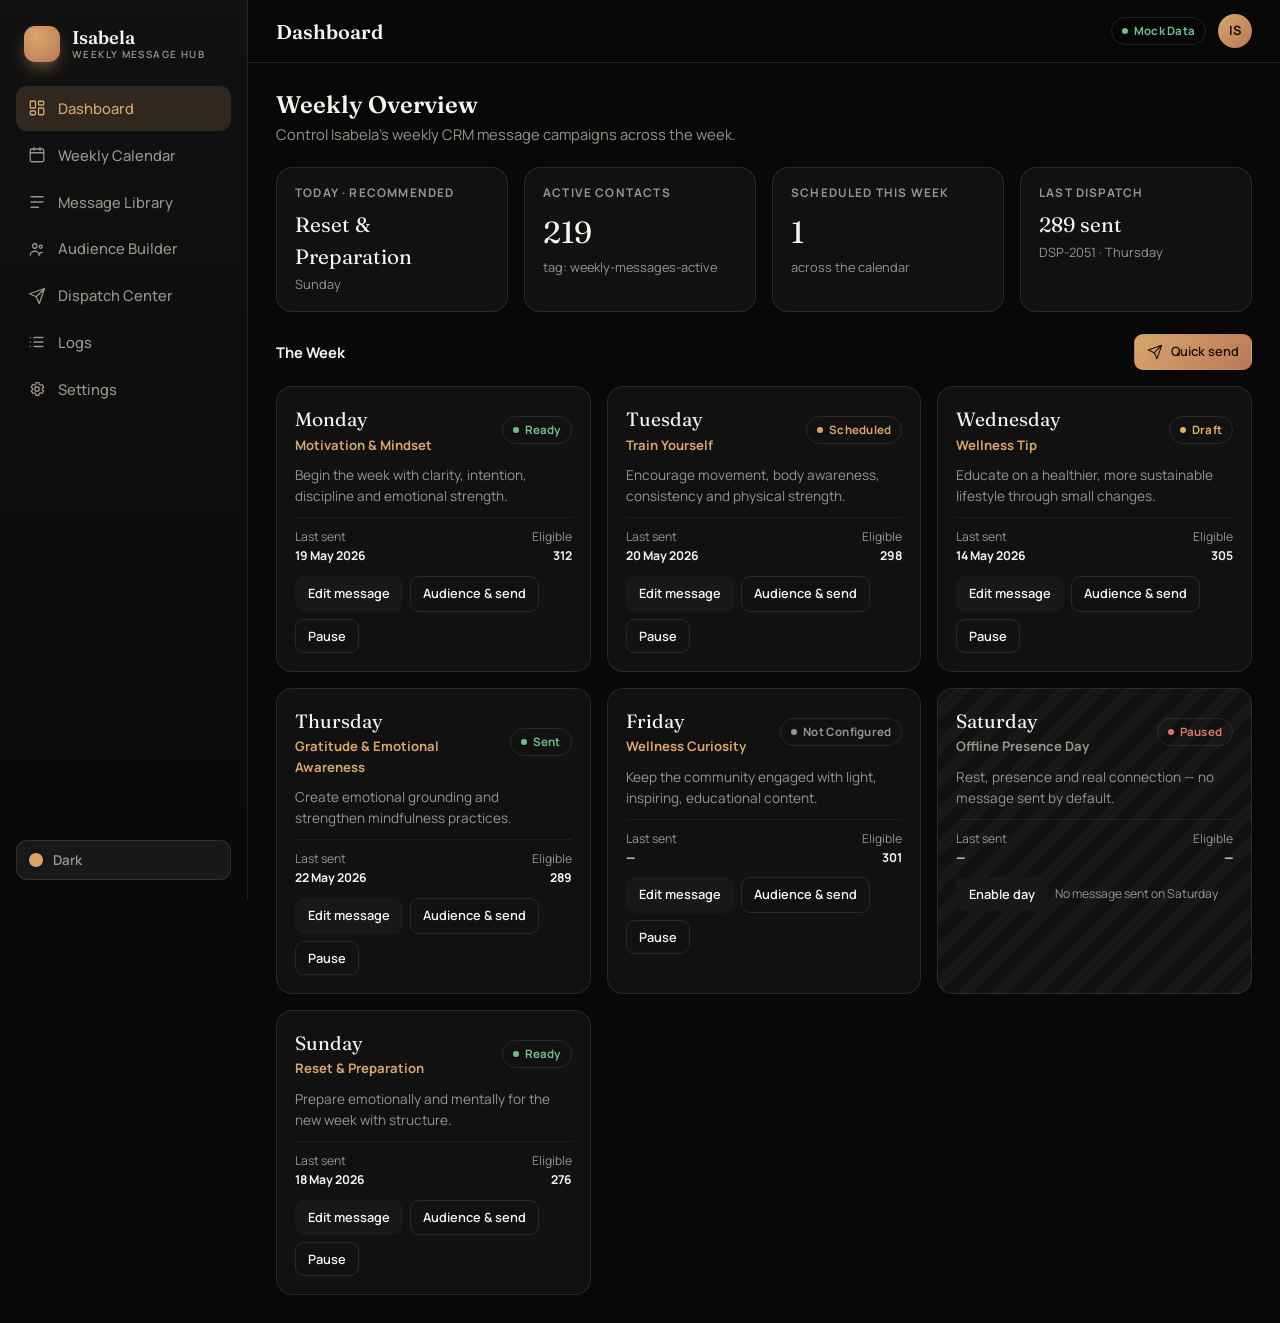
==== hub/index.html @ bc3b4b7d "Add Isabela Weekly Message Hub - internal GHL dispatch dashboard (/hub) Static componentized SPA (no" ====
<!DOCTYPE html>
<html lang="en" data-theme="dark">
<head>
  <meta charset="UTF-8" />
  <meta name="viewport" content="width=device-width, initial-scale=1.0" />
  <meta name="description" content="Isabela Weekly Message Hub — internal CRM dispatch hub for weekly wellness campaigns." />
  <title>Isabela Weekly Message Hub</title>
  <link rel="preconnect" href="https://fonts.googleapis.com" />
  <link rel="preconnect" href="https://fonts.gstatic.com" crossorigin />
  <link href="https://fonts.googleapis.com/css2?family=Fraunces:opsz,wght@9..144,500;9..144,600&family=Manrope:wght@400;500;600;700&display=swap" rel="stylesheet" />
  <link rel="stylesheet" href="styles.css" />
</head>
<body>
  <div class="app">
    <aside class="sidebar" id="sidebar">
      <div class="brand">
        <span class="brand__mark" aria-hidden="true"></span>
        <span class="brand__text">Isabela<small>Weekly Message Hub</small></span>
      </div>
      <nav class="nav" id="nav" aria-label="Sections"></nav>
      <div class="sidebar__foot">
        <button class="theme-toggle" id="themeToggle" type="button" aria-label="Toggle theme">
          <span class="theme-toggle__dot"></span><span id="themeLabel">Dark</span>
        </button>
      </div>
    </aside>

    <div class="main">
      <header class="topbar">
        <button class="menu-btn" id="menuBtn" type="button" aria-label="Menu">☰</button>
        <div class="topbar__title" id="topTitle">Dashboard</div>
        <div class="topbar__right">
          <span class="pill pill--ok" id="connState">Mock data</span>
          <span class="avatar" title="Signed in">IS</span>
        </div>
      </header>
      <main class="screen" id="screen" tabindex="-1"></main>
    </div>
  </div>
  <div id="modalRoot"></div>
  <div id="toastRoot" class="toast-root" aria-live="polite"></div>
  <script type="module" src="app.js"></script>
</body>
</html>
---- hub/styles.css ----
/* ============================================================
   ISABELA WEEKLY MESSAGE HUB — internal dashboard
   ============================================================ */
:root {
  --font: "Manrope", system-ui, sans-serif;
  --display: "Fraunces", Georgia, serif;
  --ease: cubic-bezier(0.22, 1, 0.36, 1);

  --bg: #080808;
  --card: #111111;
  --card-2: #181818;
  --text: #f7f2ec;
  --muted: #9c938a;
  --accent: #d8a66b;
  --accent-2: #b97858;
  --line: rgba(247, 242, 236, 0.10);
  --line-2: rgba(247, 242, 236, 0.06);
  --good: #6fbf8b;
  --warn: #e0b15e;
  --bad: #d77a6b;
  --shadow: 0 24px 60px -32px rgba(0, 0, 0, 0.8);
  --radius: 16px;
}
[data-theme="light"] {
  --bg: #f8f3ed;
  --card: #ffffff;
  --card-2: #f1e9df;
  --text: #211b17;
  --muted: #766b63;
  --accent: #b97858;
  --accent-2: #d8a66b;
  --line: rgba(33, 27, 23, 0.12);
  --line-2: rgba(33, 27, 23, 0.06);
  --shadow: 0 24px 60px -36px rgba(120, 90, 60, 0.4);
}

*, *::before, *::after { box-sizing: border-box; margin: 0; padding: 0; }
html { -webkit-text-size-adjust: 100%; }
body {
  font-family: var(--font);
  background: var(--bg);
  color: var(--text);
  line-height: 1.55;
  -webkit-font-smoothing: antialiased;
  overflow-x: hidden;
}
a { color: inherit; text-decoration: none; }
button, input, select, textarea { font-family: inherit; font-size: inherit; color: inherit; }
ul { list-style: none; }
h1, h2, h3, h4 { line-height: 1.15; font-weight: 600; }

/* ---------- layout ---------- */
.app {
  display: grid;
  grid-template-columns: 248px 1fr;
  min-height: 100%;
}
.sidebar {
  position: sticky;
  top: 0;
  align-self: start;
  height: 100vh;
  display: flex;
  flex-direction: column;
  gap: 8px;
  padding: 20px 16px;
  background: linear-gradient(180deg, var(--card) 0%, var(--bg) 100%);
  border-right: 1px solid var(--line);
}
.main { min-width: 0; display: flex; flex-direction: column; }

.brand { display: flex; align-items: center; gap: 12px; padding: 6px 8px 16px; }
.brand__mark {
  width: 36px; height: 36px; border-radius: 11px; flex: none;
  background: radial-gradient(circle at 35% 30%, var(--accent), var(--accent-2));
  box-shadow: 0 8px 20px -8px var(--accent);
}
.brand__text { font-family: var(--display); font-size: 1.15rem; font-weight: 600; display: flex; flex-direction: column; line-height: 1.1; }
.brand__text small { font-family: var(--font); font-size: 0.62rem; letter-spacing: 0.14em; text-transform: uppercase; color: var(--muted); font-weight: 600; }

.nav { display: flex; flex-direction: column; gap: 2px; }
.nav a {
  display: flex; align-items: center; gap: 12px;
  padding: 11px 12px; border-radius: 11px;
  color: var(--muted); font-weight: 500; font-size: 0.92rem;
  transition: background 0.25s var(--ease), color 0.25s var(--ease);
}
.nav a svg { width: 18px; height: 18px; flex: none; }
.nav a:hover { background: var(--card-2); color: var(--text); }
.nav a.is-active { background: color-mix(in srgb, var(--accent) 16%, transparent); color: var(--accent); }

.sidebar__foot { margin-top: auto; padding-top: 12px; }
.theme-toggle {
  width: 100%; display: flex; align-items: center; gap: 10px;
  padding: 10px 12px; border-radius: 11px;
  border: 1px solid var(--line); background: var(--card-2);
  color: var(--muted); cursor: pointer; font-weight: 600; font-size: 0.85rem;
  transition: border-color 0.25s var(--ease);
}
.theme-toggle:hover { border-color: var(--accent); }
.theme-toggle__dot { width: 14px; height: 14px; border-radius: 50%; background: var(--accent); }

/* ---------- topbar ---------- */
.topbar {
  position: sticky; top: 0; z-index: 20;
  display: flex; align-items: center; gap: 14px;
  padding: 14px clamp(16px, 3vw, 28px);
  background: color-mix(in srgb, var(--bg) 82%, transparent);
  backdrop-filter: blur(14px); -webkit-backdrop-filter: blur(14px);
  border-bottom: 1px solid var(--line);
}
.topbar__title { font-family: var(--display); font-size: 1.25rem; font-weight: 600; }
.topbar__right { margin-left: auto; display: flex; align-items: center; gap: 12px; }
.menu-btn { display: none; background: none; border: none; color: var(--text); font-size: 1.3rem; cursor: pointer; }
.avatar {
  width: 34px; height: 34px; border-radius: 50%; display: grid; place-items: center;
  background: linear-gradient(135deg, var(--accent), var(--accent-2)); color: #1a1206;
  font-weight: 700; font-size: 0.8rem;
}

.screen { padding: clamp(16px, 3vw, 28px); max-width: 1280px; width: 100%; }

/* ---------- generic bits ---------- */
.section-title { font-family: var(--display); font-size: 1.5rem; margin-bottom: 4px; }
.section-sub { color: var(--muted); font-size: 0.92rem; margin-bottom: 22px; max-width: 60ch; }
.grid { display: grid; gap: 16px; }

.card {
  background: var(--card);
  border: 1px solid var(--line);
  border-radius: var(--radius);
  padding: 18px;
}
.card--glass {
  background: color-mix(in srgb, var(--card) 70%, transparent);
  backdrop-filter: blur(16px); -webkit-backdrop-filter: blur(16px);
}

.pill {
  display: inline-flex; align-items: center; gap: 6px;
  padding: 4px 10px; border-radius: 100px;
  font-size: 0.72rem; font-weight: 700; letter-spacing: 0.02em;
  border: 1px solid var(--line);
  text-transform: capitalize;
}
.pill::before { content: ""; width: 6px; height: 6px; border-radius: 50%; background: currentColor; }
.pill--ok { color: var(--good); }
.pill--warn { color: var(--warn); }
.pill--bad { color: var(--bad); }
.pill--muted { color: var(--muted); }
.pill--accent { color: var(--accent); }
/* status mapping */
.st-not-configured { color: var(--muted); }
.st-draft { color: var(--warn); }
.st-ready { color: var(--good); }
.st-scheduled { color: var(--accent); }
.st-sent { color: var(--good); }
.st-paused { color: var(--bad); }
.st-processing { color: var(--accent); }
.st-partially-sent { color: var(--warn); }
.st-failed { color: var(--bad); }
.st-cancelled { color: var(--muted); }

.btn {
  display: inline-flex; align-items: center; justify-content: center; gap: 8px;
  padding: 10px 16px; border-radius: 11px; cursor: pointer;
  border: 1px solid transparent; font-weight: 600; font-size: 0.88rem;
  transition: transform 0.2s var(--ease), background 0.25s var(--ease), border-color 0.25s var(--ease), opacity 0.2s;
}
.btn svg { width: 16px; height: 16px; }
.btn:active { transform: translateY(1px); }
.btn--primary { background: linear-gradient(135deg, var(--accent), var(--accent-2)); color: #1a1206; }
.btn--primary:hover { filter: brightness(1.05); }
.btn--ghost { background: transparent; border-color: var(--line); color: var(--text); }
.btn--ghost:hover { border-color: var(--accent); color: var(--accent); }
.btn--soft { background: var(--card-2); color: var(--text); }
.btn--soft:hover { background: color-mix(in srgb, var(--accent) 16%, var(--card-2)); }
.btn--danger { background: color-mix(in srgb, var(--bad) 18%, transparent); color: var(--bad); border-color: color-mix(in srgb, var(--bad) 40%, transparent); }
.btn--sm { padding: 7px 12px; font-size: 0.8rem; border-radius: 9px; }
.btn--block { width: 100%; }
.btn:disabled { opacity: 0.45; cursor: not-allowed; }

.field { display: flex; flex-direction: column; gap: 6px; margin-bottom: 14px; }
.field label { font-size: 0.78rem; font-weight: 600; color: var(--muted); letter-spacing: 0.02em; }
.input, .select, .textarea {
  width: 100%; padding: 11px 13px; border-radius: 10px;
  background: var(--card-2); border: 1px solid var(--line); color: var(--text);
  transition: border-color 0.2s var(--ease), box-shadow 0.2s var(--ease);
}
.textarea { resize: vertical; min-height: 120px; line-height: 1.5; }
.input:focus, .select:focus, .textarea:focus { outline: none; border-color: var(--accent); box-shadow: 0 0 0 3px color-mix(in srgb, var(--accent) 22%, transparent); }
.select option { background: var(--card); color: var(--text); }

.stat-row { display: grid; grid-template-columns: repeat(auto-fit, minmax(180px, 1fr)); gap: 16px; margin-bottom: 22px; }
.stat { padding: 16px 18px; }
.stat__label { font-size: 0.74rem; text-transform: uppercase; letter-spacing: 0.1em; color: var(--muted); font-weight: 700; }
.stat__value { font-family: var(--display); font-size: 1.9rem; margin-top: 6px; }
.stat__hint { font-size: 0.8rem; color: var(--muted); margin-top: 2px; }

/* ---------- weekly day cards ---------- */
.day-grid { display: grid; grid-template-columns: repeat(auto-fill, minmax(250px, 1fr)); gap: 16px; }
.daycard { position: relative; display: flex; flex-direction: column; gap: 10px; transition: transform 0.3s var(--ease), border-color 0.3s var(--ease); }
.daycard:hover { transform: translateY(-3px); border-color: color-mix(in srgb, var(--accent) 40%, var(--line)); }
.daycard__top { display: flex; align-items: center; justify-content: space-between; }
.daycard__day { font-family: var(--display); font-size: 1.2rem; }
.daycard__theme { color: var(--accent); font-size: 0.82rem; font-weight: 700; }
.daycard__obj { color: var(--muted); font-size: 0.85rem; min-height: 38px; }
.daycard__meta { display: flex; justify-content: space-between; font-size: 0.76rem; color: var(--muted); border-top: 1px solid var(--line-2); padding-top: 10px; }
.daycard__meta b { color: var(--text); font-weight: 700; }
.daycard__actions { display: flex; flex-wrap: wrap; gap: 7px; }
.daycard--offline { background: repeating-linear-gradient(135deg, var(--card) 0 12px, var(--card-2) 12px 24px); }
.daycard--offline .daycard__theme { color: var(--muted); }

/* ---------- tables ---------- */
.table-wrap { overflow-x: auto; border: 1px solid var(--line); border-radius: var(--radius); }
table.tbl { width: 100%; border-collapse: collapse; font-size: 0.84rem; white-space: nowrap; }
.tbl th, .tbl td { padding: 11px 14px; text-align: left; border-bottom: 1px solid var(--line-2); }
.tbl th { color: var(--muted); font-size: 0.72rem; text-transform: uppercase; letter-spacing: 0.08em; background: var(--card-2); position: sticky; top: 0; }
.tbl tbody tr:hover { background: var(--card-2); }
.tbl td.wrap { white-space: normal; min-width: 220px; }

/* ---------- two-column work areas ---------- */
.split { display: grid; grid-template-columns: 1fr 1fr; gap: 16px; align-items: start; }
.split--editor { grid-template-columns: 1.1fr 0.9fr; }
.panel-title { font-weight: 700; font-size: 0.92rem; margin-bottom: 12px; display: flex; align-items: center; justify-content: space-between; gap: 10px; }

/* variable chips */
.var-row { display: flex; flex-wrap: wrap; gap: 6px; margin: 8px 0 14px; }
.var-chip { font-size: 0.72rem; padding: 5px 9px; border-radius: 8px; background: var(--card-2); border: 1px solid var(--line); color: var(--accent); cursor: pointer; font-family: ui-monospace, monospace; }
.var-chip:hover { border-color: var(--accent); }

/* preview bubble */
.preview-phone { background: var(--card-2); border: 1px solid var(--line); border-radius: 18px; padding: 16px; }
.bubble { background: linear-gradient(135deg, color-mix(in srgb, var(--accent) 22%, var(--card)), var(--card)); border: 1px solid var(--line); border-radius: 4px 16px 16px 16px; padding: 13px 15px; font-size: 0.9rem; white-space: pre-wrap; }
.preview-meta { font-size: 0.74rem; color: var(--muted); margin-top: 10px; }

/* audience builder */
.filter-row { display: grid; grid-template-columns: 1fr 1fr auto; gap: 8px; margin-bottom: 8px; align-items: end; }
.audience-count { font-family: var(--display); font-size: 2.4rem; color: var(--accent); }
.checkline { display: flex; align-items: center; gap: 9px; padding: 8px 0; font-size: 0.88rem; }
.checkline input { width: 16px; height: 16px; accent-color: var(--accent); }

/* calendar */
.cal { display: grid; grid-template-columns: repeat(7, 1fr); gap: 10px; }
.cal__day { padding: 12px; min-height: 130px; display: flex; flex-direction: column; gap: 8px; }
.cal__dow { font-size: 0.74rem; text-transform: uppercase; letter-spacing: 0.08em; color: var(--muted); font-weight: 700; }
.cal__chip { font-size: 0.74rem; padding: 6px 8px; border-radius: 8px; background: var(--card-2); border: 1px solid var(--line); }

/* modal */
.modal-overlay { position: fixed; inset: 0; z-index: 100; background: rgba(0,0,0,0.6); backdrop-filter: blur(4px); display: grid; place-items: center; padding: 20px; }
.modal { width: min(520px, 100%); background: var(--card); border: 1px solid var(--line); border-radius: 18px; padding: 24px; box-shadow: var(--shadow); }
.modal h3 { font-family: var(--display); font-size: 1.3rem; margin-bottom: 10px; }
.modal p { color: var(--muted); font-size: 0.92rem; margin-bottom: 18px; }
.modal__actions { display: flex; gap: 10px; justify-content: flex-end; }
.modal__warn { background: color-mix(in srgb, var(--bad) 14%, transparent); border: 1px solid color-mix(in srgb, var(--bad) 35%, transparent); color: var(--bad); border-radius: 10px; padding: 10px 12px; font-size: 0.82rem; margin-bottom: 16px; }

/* toast */
.toast-root { position: fixed; right: 18px; bottom: 18px; z-index: 200; display: flex; flex-direction: column; gap: 10px; }
.toast { background: var(--card); border: 1px solid var(--line); border-left: 3px solid var(--accent); border-radius: 10px; padding: 12px 16px; font-size: 0.86rem; box-shadow: var(--shadow); animation: toastIn 0.3s var(--ease); max-width: 320px; }
.toast--bad { border-left-color: var(--bad); }
@keyframes toastIn { from { opacity: 0; transform: translateY(10px); } }

.muted { color: var(--muted); }
.row { display: flex; align-items: center; gap: 10px; flex-wrap: wrap; }
.between { justify-content: space-between; }
.mt { margin-top: 16px; }
.mb { margin-bottom: 16px; }
.list-item { display: flex; align-items: center; justify-content: space-between; gap: 12px; padding: 13px 16px; border: 1px solid var(--line); border-radius: 12px; margin-bottom: 10px; background: var(--card); }
.list-item:hover { border-color: color-mix(in srgb, var(--accent) 35%, var(--line)); }

/* ---------- responsive (works inside GHL iframe) ---------- */
@media (max-width: 900px) {
  .app { grid-template-columns: 1fr; }
  .sidebar {
    position: fixed; z-index: 60; left: 0; top: 0; bottom: 0; width: 256px; height: 100vh;
    transform: translateX(-100%); transition: transform 0.3s var(--ease);
    box-shadow: var(--shadow);
  }
  .sidebar.is-open { transform: translateX(0); }
  .menu-btn { display: block; }
  .split, .split--editor { grid-template-columns: 1fr; }
}
@media (max-width: 560px) {
  .cal { grid-template-columns: 1fr; }
  .filter-row { grid-template-columns: 1fr; }
}
@media (prefers-reduced-motion: reduce) {
  * { transition: none !important; animation: none !important; }
}
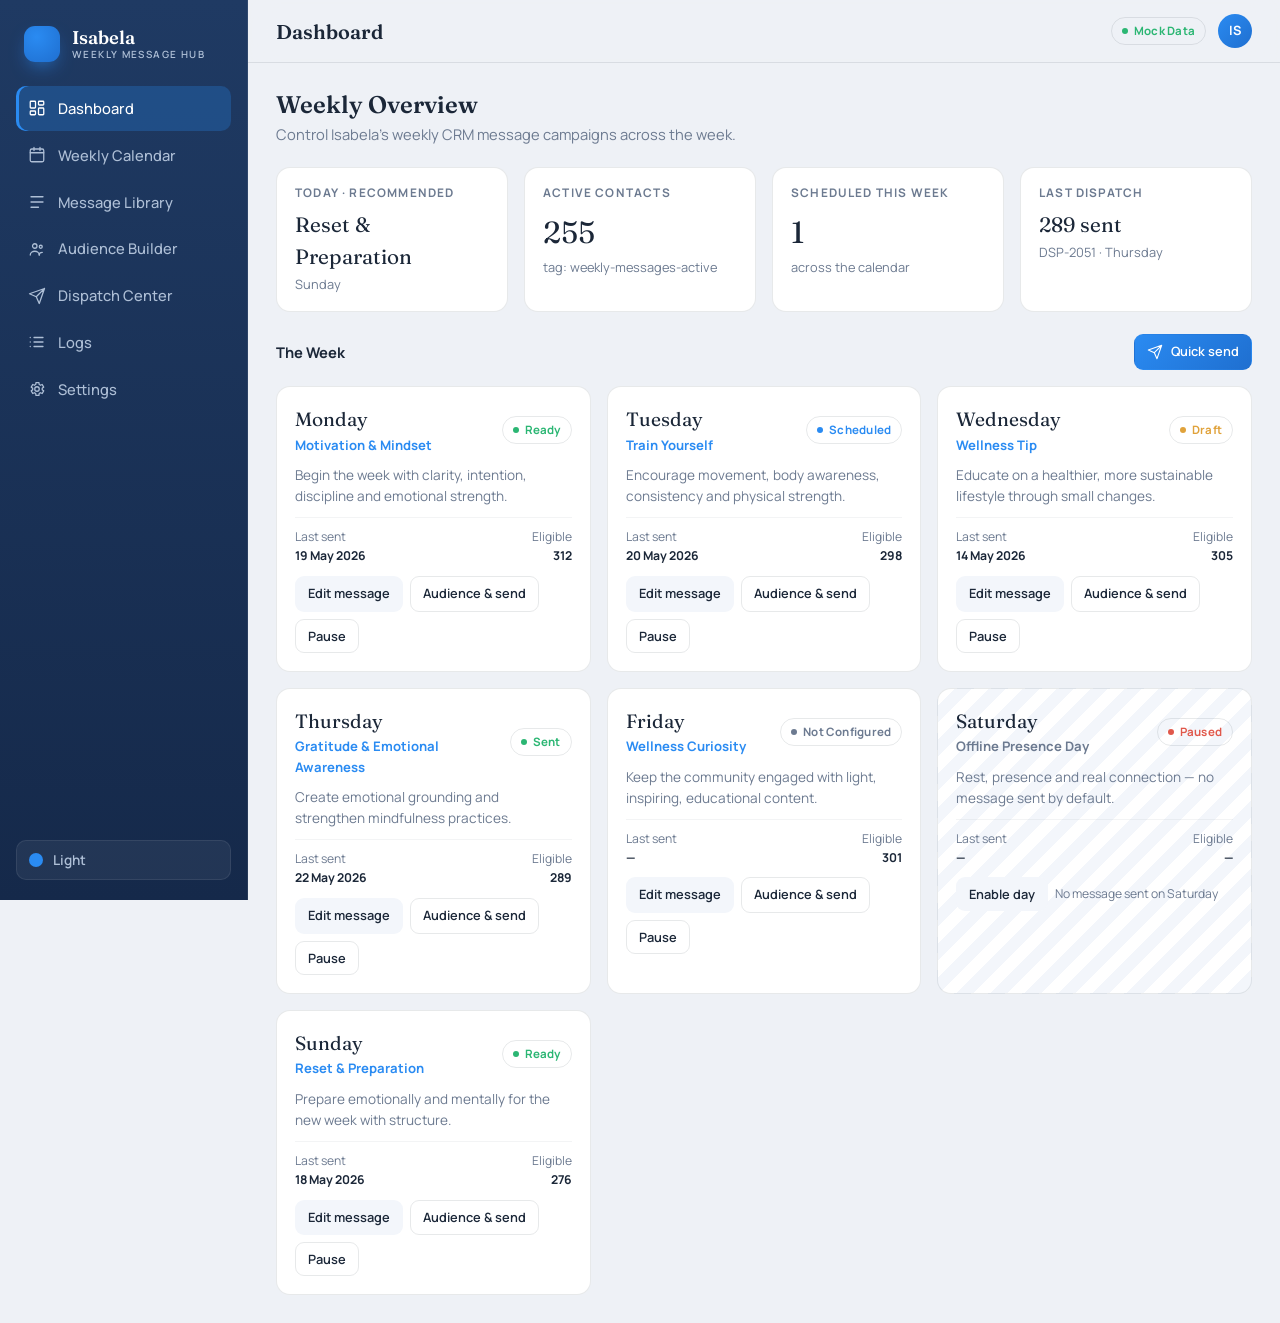
==== commit a27a56ff: "Reskin Hub to GoHighLevel style: white background, blue/navy layout Default theme is now light with " ====
--- a/hub/index.html
+++ b/hub/index.html
@@ -1,5 +1,5 @@
 <!DOCTYPE html>
-<html lang="en" data-theme="dark">
+<html lang="en" data-theme="light">
 <head>
   <meta charset="UTF-8" />
   <meta name="viewport" content="width=device-width, initial-scale=1.0" />
--- a/hub/styles.css
+++ b/hub/styles.css
@@ -1,37 +1,52 @@
 /* ============================================================
    ISABELA WEEKLY MESSAGE HUB — internal dashboard
    ============================================================ */
+/* default theme = GoHighLevel style (white background, blue layout) */
 :root {
   --font: "Manrope", system-ui, sans-serif;
   --display: "Fraunces", Georgia, serif;
   --ease: cubic-bezier(0.22, 1, 0.36, 1);
 
-  --bg: #080808;
-  --card: #111111;
-  --card-2: #181818;
-  --text: #f7f2ec;
-  --muted: #9c938a;
-  --accent: #d8a66b;
-  --accent-2: #b97858;
-  --line: rgba(247, 242, 236, 0.10);
-  --line-2: rgba(247, 242, 236, 0.06);
-  --good: #6fbf8b;
-  --warn: #e0b15e;
-  --bad: #d77a6b;
-  --shadow: 0 24px 60px -32px rgba(0, 0, 0, 0.8);
-  --radius: 16px;
-}
-[data-theme="light"] {
-  --bg: #f8f3ed;
+  --bg: #eef1f6;
   --card: #ffffff;
-  --card-2: #f1e9df;
-  --text: #211b17;
-  --muted: #766b63;
-  --accent: #b97858;
-  --accent-2: #d8a66b;
-  --line: rgba(33, 27, 23, 0.12);
-  --line-2: rgba(33, 27, 23, 0.06);
-  --shadow: 0 24px 60px -36px rgba(120, 90, 60, 0.4);
+  --card-2: #f3f6fb;
+  --text: #1b2738;
+  --muted: #6c7a90;
+  --accent: #2a8bf2;
+  --accent-2: #1f6fd0;
+  --line: rgba(27, 39, 56, 0.10);
+  --line-2: rgba(27, 39, 56, 0.05);
+  --good: #2bb673;
+  --warn: #e0a23b;
+  --bad: #e0584b;
+  --shadow: 0 18px 44px -28px rgba(30, 55, 100, 0.35);
+  --radius: 14px;
+  --on-accent: #ffffff;
+
+  /* blue/navy sidebar like GoHighLevel */
+  --sidebar-bg: linear-gradient(180deg, #1f3a63 0%, #15294a 100%);
+  --sidebar-text: #aebfd6;
+  --sidebar-active-bg: rgba(42, 139, 242, 0.26);
+  --sidebar-active-text: #ffffff;
+  --sidebar-border: rgba(255, 255, 255, 0.08);
+}
+[data-theme="dark"] {
+  --bg: #0e1726;
+  --card: #16223a;
+  --card-2: #1c2b46;
+  --text: #e8eef7;
+  --muted: #93a1b8;
+  --accent: #3a9bff;
+  --accent-2: #2a7fe0;
+  --line: rgba(255, 255, 255, 0.10);
+  --line-2: rgba(255, 255, 255, 0.05);
+  --shadow: 0 24px 60px -32px rgba(0, 0, 0, 0.7);
+  --on-accent: #06101f;
+  --sidebar-bg: linear-gradient(180deg, #13203a 0%, #0b1424 100%);
+  --sidebar-text: #9fb0cc;
+  --sidebar-active-bg: rgba(58, 155, 255, 0.24);
+  --sidebar-active-text: #ffffff;
+  --sidebar-border: rgba(255, 255, 255, 0.07);
 }
 
 *, *::before, *::after { box-sizing: border-box; margin: 0; padding: 0; }
@@ -64,8 +79,8 @@
   flex-direction: column;
   gap: 8px;
   padding: 20px 16px;
-  background: linear-gradient(180deg, var(--card) 0%, var(--bg) 100%);
-  border-right: 1px solid var(--line);
+  background: var(--sidebar-bg);
+  border-right: 1px solid var(--sidebar-border);
 }
 .main { min-width: 0; display: flex; flex-direction: column; }
 
@@ -75,29 +90,29 @@
   background: radial-gradient(circle at 35% 30%, var(--accent), var(--accent-2));
   box-shadow: 0 8px 20px -8px var(--accent);
 }
-.brand__text { font-family: var(--display); font-size: 1.15rem; font-weight: 600; display: flex; flex-direction: column; line-height: 1.1; }
-.brand__text small { font-family: var(--font); font-size: 0.62rem; letter-spacing: 0.14em; text-transform: uppercase; color: var(--muted); font-weight: 600; }
+.brand__text { font-family: var(--display); font-size: 1.15rem; font-weight: 600; display: flex; flex-direction: column; line-height: 1.1; color: #fff; }
+.brand__text small { font-family: var(--font); font-size: 0.62rem; letter-spacing: 0.14em; text-transform: uppercase; color: var(--sidebar-text); font-weight: 600; }
 
 .nav { display: flex; flex-direction: column; gap: 2px; }
 .nav a {
   display: flex; align-items: center; gap: 12px;
-  padding: 11px 12px; border-radius: 11px;
-  color: var(--muted); font-weight: 500; font-size: 0.92rem;
+  padding: 11px 12px; border-radius: 10px;
+  color: var(--sidebar-text); font-weight: 500; font-size: 0.92rem;
   transition: background 0.25s var(--ease), color 0.25s var(--ease);
 }
 .nav a svg { width: 18px; height: 18px; flex: none; }
-.nav a:hover { background: var(--card-2); color: var(--text); }
-.nav a.is-active { background: color-mix(in srgb, var(--accent) 16%, transparent); color: var(--accent); }
+.nav a:hover { background: rgba(255, 255, 255, 0.08); color: #fff; }
+.nav a.is-active { background: var(--sidebar-active-bg); color: var(--sidebar-active-text); box-shadow: inset 3px 0 0 var(--accent); }
 
 .sidebar__foot { margin-top: auto; padding-top: 12px; }
 .theme-toggle {
   width: 100%; display: flex; align-items: center; gap: 10px;
-  padding: 10px 12px; border-radius: 11px;
-  border: 1px solid var(--line); background: var(--card-2);
-  color: var(--muted); cursor: pointer; font-weight: 600; font-size: 0.85rem;
-  transition: border-color 0.25s var(--ease);
-}
-.theme-toggle:hover { border-color: var(--accent); }
+  padding: 10px 12px; border-radius: 10px;
+  border: 1px solid var(--sidebar-border); background: rgba(255, 255, 255, 0.06);
+  color: var(--sidebar-text); cursor: pointer; font-weight: 600; font-size: 0.85rem;
+  transition: border-color 0.25s var(--ease), background 0.25s var(--ease);
+}
+.theme-toggle:hover { border-color: var(--accent); background: rgba(255, 255, 255, 0.1); }
 .theme-toggle__dot { width: 14px; height: 14px; border-radius: 50%; background: var(--accent); }
 
 /* ---------- topbar ---------- */
@@ -114,7 +129,7 @@
 .menu-btn { display: none; background: none; border: none; color: var(--text); font-size: 1.3rem; cursor: pointer; }
 .avatar {
   width: 34px; height: 34px; border-radius: 50%; display: grid; place-items: center;
-  background: linear-gradient(135deg, var(--accent), var(--accent-2)); color: #1a1206;
+  background: linear-gradient(135deg, var(--accent), var(--accent-2)); color: var(--on-accent);
   font-weight: 700; font-size: 0.8rem;
 }
 
@@ -169,7 +184,7 @@
 }
 .btn svg { width: 16px; height: 16px; }
 .btn:active { transform: translateY(1px); }
-.btn--primary { background: linear-gradient(135deg, var(--accent), var(--accent-2)); color: #1a1206; }
+.btn--primary { background: linear-gradient(135deg, var(--accent), var(--accent-2)); color: var(--on-accent); }
 .btn--primary:hover { filter: brightness(1.05); }
 .btn--ghost { background: transparent; border-color: var(--line); color: var(--text); }
 .btn--ghost:hover { border-color: var(--accent); color: var(--accent); }
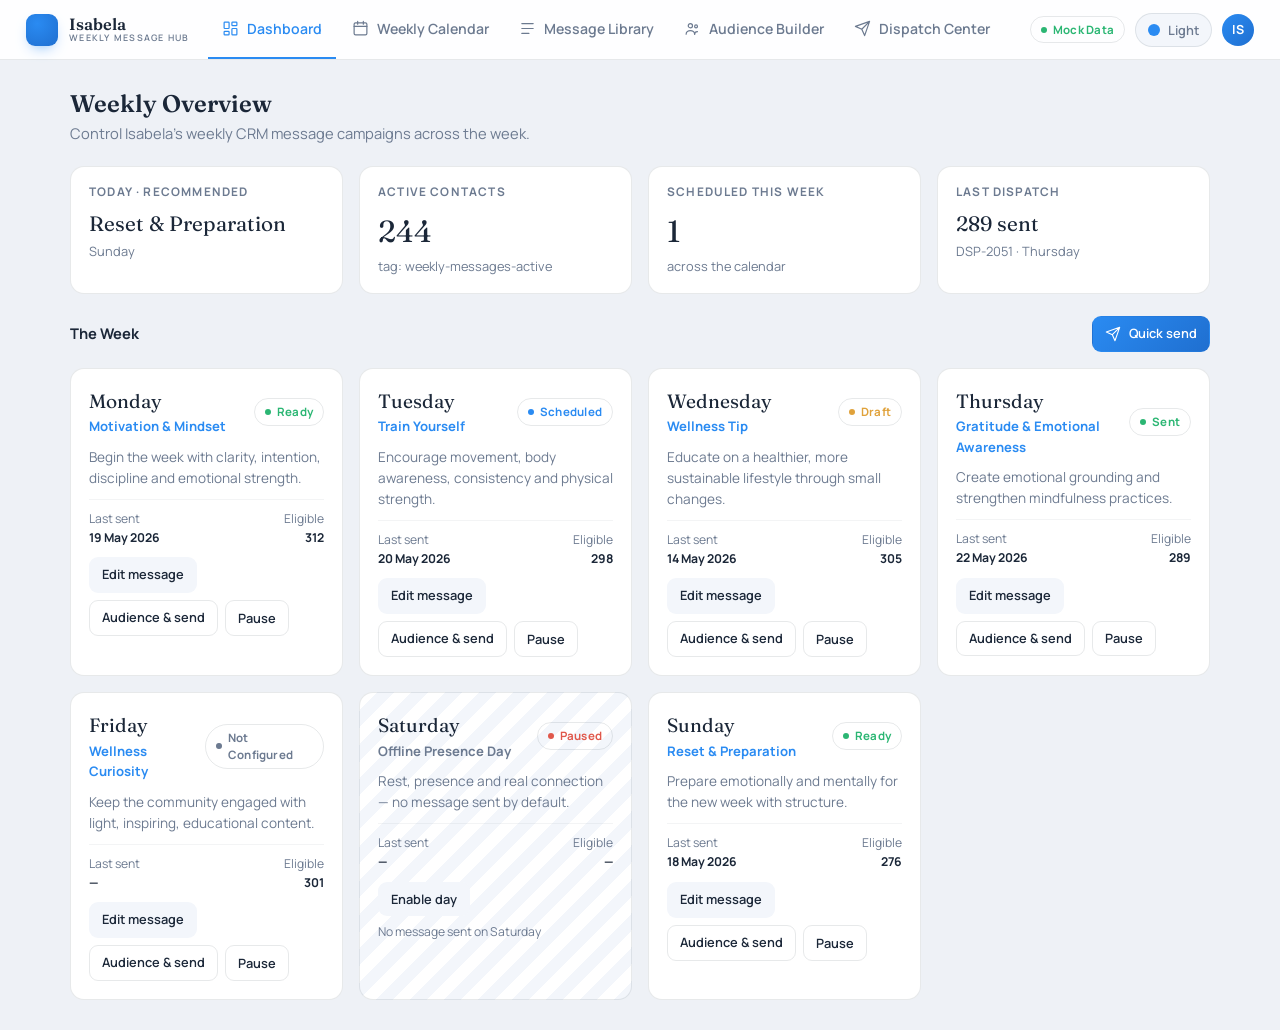
==== commit f65d09b3: "Hub: replace sidebar with a clean top-bar tab navigation Remove the side navigation in favor of a ho" ====
--- a/hub/index.html
+++ b/hub/index.html
@@ -12,30 +12,21 @@
 </head>
 <body>
   <div class="app">
-    <aside class="sidebar" id="sidebar">
-      <div class="brand">
+    <header class="topbar">
+      <a class="brand" href="#/dashboard">
         <span class="brand__mark" aria-hidden="true"></span>
         <span class="brand__text">Isabela<small>Weekly Message Hub</small></span>
+      </a>
+      <nav class="topnav" id="nav" aria-label="Sections"></nav>
+      <div class="topbar__right">
+        <span class="pill pill--ok" id="connState">Mock data</span>
+        <button class="theme-toggle" id="themeToggle" type="button" aria-label="Toggle theme">
+          <span class="theme-toggle__dot"></span><span id="themeLabel">Light</span>
+        </button>
+        <span class="avatar" title="Signed in">IS</span>
       </div>
-      <nav class="nav" id="nav" aria-label="Sections"></nav>
-      <div class="sidebar__foot">
-        <button class="theme-toggle" id="themeToggle" type="button" aria-label="Toggle theme">
-          <span class="theme-toggle__dot"></span><span id="themeLabel">Dark</span>
-        </button>
-      </div>
-    </aside>
-
-    <div class="main">
-      <header class="topbar">
-        <button class="menu-btn" id="menuBtn" type="button" aria-label="Menu">☰</button>
-        <div class="topbar__title" id="topTitle">Dashboard</div>
-        <div class="topbar__right">
-          <span class="pill pill--ok" id="connState">Mock data</span>
-          <span class="avatar" title="Signed in">IS</span>
-        </div>
-      </header>
-      <main class="screen" id="screen" tabindex="-1"></main>
-    </div>
+    </header>
+    <main class="screen" id="screen" tabindex="-1"></main>
   </div>
   <div id="modalRoot"></div>
   <div id="toastRoot" class="toast-root" aria-live="polite"></div>
--- a/hub/styles.css
+++ b/hub/styles.css
@@ -65,75 +65,64 @@
 h1, h2, h3, h4 { line-height: 1.15; font-weight: 600; }
 
 /* ---------- layout ---------- */
-.app {
-  display: grid;
-  grid-template-columns: 248px 1fr;
-  min-height: 100%;
-}
-.sidebar {
-  position: sticky;
-  top: 0;
-  align-self: start;
-  height: 100vh;
-  display: flex;
-  flex-direction: column;
-  gap: 8px;
-  padding: 20px 16px;
-  background: var(--sidebar-bg);
-  border-right: 1px solid var(--sidebar-border);
-}
-.main { min-width: 0; display: flex; flex-direction: column; }
-
-.brand { display: flex; align-items: center; gap: 12px; padding: 6px 8px 16px; }
-.brand__mark {
-  width: 36px; height: 36px; border-radius: 11px; flex: none;
-  background: radial-gradient(circle at 35% 30%, var(--accent), var(--accent-2));
-  box-shadow: 0 8px 20px -8px var(--accent);
-}
-.brand__text { font-family: var(--display); font-size: 1.15rem; font-weight: 600; display: flex; flex-direction: column; line-height: 1.1; color: #fff; }
-.brand__text small { font-family: var(--font); font-size: 0.62rem; letter-spacing: 0.14em; text-transform: uppercase; color: var(--sidebar-text); font-weight: 600; }
-
-.nav { display: flex; flex-direction: column; gap: 2px; }
-.nav a {
-  display: flex; align-items: center; gap: 12px;
-  padding: 11px 12px; border-radius: 10px;
-  color: var(--sidebar-text); font-weight: 500; font-size: 0.92rem;
-  transition: background 0.25s var(--ease), color 0.25s var(--ease);
-}
-.nav a svg { width: 18px; height: 18px; flex: none; }
-.nav a:hover { background: rgba(255, 255, 255, 0.08); color: #fff; }
-.nav a.is-active { background: var(--sidebar-active-bg); color: var(--sidebar-active-text); box-shadow: inset 3px 0 0 var(--accent); }
-
-.sidebar__foot { margin-top: auto; padding-top: 12px; }
-.theme-toggle {
-  width: 100%; display: flex; align-items: center; gap: 10px;
-  padding: 10px 12px; border-radius: 10px;
-  border: 1px solid var(--sidebar-border); background: rgba(255, 255, 255, 0.06);
-  color: var(--sidebar-text); cursor: pointer; font-weight: 600; font-size: 0.85rem;
-  transition: border-color 0.25s var(--ease), background 0.25s var(--ease);
-}
-.theme-toggle:hover { border-color: var(--accent); background: rgba(255, 255, 255, 0.1); }
-.theme-toggle__dot { width: 14px; height: 14px; border-radius: 50%; background: var(--accent); }
-
-/* ---------- topbar ---------- */
+.app { min-height: 100%; display: flex; flex-direction: column; }
+
+/* ---------- top bar (brand + tabs + controls) ---------- */
 .topbar {
-  position: sticky; top: 0; z-index: 20;
-  display: flex; align-items: center; gap: 14px;
-  padding: 14px clamp(16px, 3vw, 28px);
-  background: color-mix(in srgb, var(--bg) 82%, transparent);
+  position: sticky; top: 0; z-index: 30;
+  display: flex; align-items: center; gap: 18px;
+  padding: 0 clamp(14px, 3vw, 26px);
+  height: 60px;
+  background: color-mix(in srgb, var(--card) 92%, transparent);
   backdrop-filter: blur(14px); -webkit-backdrop-filter: blur(14px);
   border-bottom: 1px solid var(--line);
 }
-.topbar__title { font-family: var(--display); font-size: 1.25rem; font-weight: 600; }
-.topbar__right { margin-left: auto; display: flex; align-items: center; gap: 12px; }
-.menu-btn { display: none; background: none; border: none; color: var(--text); font-size: 1.3rem; cursor: pointer; }
+.brand { display: flex; align-items: center; gap: 11px; flex: none; }
+.brand__mark {
+  width: 32px; height: 32px; border-radius: 9px; flex: none;
+  background: radial-gradient(circle at 35% 30%, var(--accent), var(--accent-2));
+  box-shadow: 0 6px 16px -8px var(--accent);
+}
+.brand__text { font-family: var(--display); font-size: 1.02rem; font-weight: 600; display: flex; flex-direction: column; line-height: 1.05; color: var(--text); }
+.brand__text small { font-family: var(--font); font-size: 0.56rem; letter-spacing: 0.14em; text-transform: uppercase; color: var(--muted); font-weight: 600; }
+
+/* horizontal tabs */
+.topnav { display: flex; align-items: stretch; gap: 2px; height: 100%; overflow-x: auto; scrollbar-width: none; }
+.topnav::-webkit-scrollbar { display: none; }
+.topnav a {
+  display: inline-flex; align-items: center; gap: 8px; white-space: nowrap;
+  padding: 0 14px; height: 100%;
+  color: var(--muted); font-weight: 600; font-size: 0.88rem;
+  border-bottom: 2px solid transparent;
+  transition: color 0.2s var(--ease), border-color 0.2s var(--ease), background 0.2s var(--ease);
+}
+.topnav a svg { width: 17px; height: 17px; flex: none; }
+.topnav a:hover { color: var(--text); background: var(--card-2); }
+.topnav a.is-active { color: var(--accent); border-bottom-color: var(--accent); }
+
+.topbar__right { margin-left: auto; display: flex; align-items: center; gap: 10px; flex: none; }
+.theme-toggle {
+  display: inline-flex; align-items: center; gap: 8px;
+  padding: 7px 12px; border-radius: 100px;
+  border: 1px solid var(--line); background: var(--card-2);
+  color: var(--muted); cursor: pointer; font-weight: 600; font-size: 0.8rem;
+  transition: border-color 0.25s var(--ease);
+}
+.theme-toggle:hover { border-color: var(--accent); color: var(--text); }
+.theme-toggle__dot { width: 12px; height: 12px; border-radius: 50%; background: var(--accent); }
 .avatar {
-  width: 34px; height: 34px; border-radius: 50%; display: grid; place-items: center;
+  width: 32px; height: 32px; border-radius: 50%; display: grid; place-items: center;
   background: linear-gradient(135deg, var(--accent), var(--accent-2)); color: var(--on-accent);
-  font-weight: 700; font-size: 0.8rem;
-}
-
-.screen { padding: clamp(16px, 3vw, 28px); max-width: 1280px; width: 100%; }
+  font-weight: 700; font-size: 0.78rem; flex: none;
+}
+
+.screen { padding: clamp(18px, 3vw, 30px); max-width: 1200px; width: 100%; margin: 0 auto; }
+
+@media (max-width: 760px) {
+  .brand__text { display: none; }
+  .topbar { gap: 10px; }
+  .pill#connState { display: none; }
+}
 
 /* ---------- generic bits ---------- */
 .section-title { font-family: var(--display); font-size: 1.5rem; margin-bottom: 4px; }
@@ -285,14 +274,6 @@
 
 /* ---------- responsive (works inside GHL iframe) ---------- */
 @media (max-width: 900px) {
-  .app { grid-template-columns: 1fr; }
-  .sidebar {
-    position: fixed; z-index: 60; left: 0; top: 0; bottom: 0; width: 256px; height: 100vh;
-    transform: translateX(-100%); transition: transform 0.3s var(--ease);
-    box-shadow: var(--shadow);
-  }
-  .sidebar.is-open { transform: translateX(0); }
-  .menu-btn { display: block; }
   .split, .split--editor { grid-template-columns: 1fr; }
 }
 @media (max-width: 560px) {
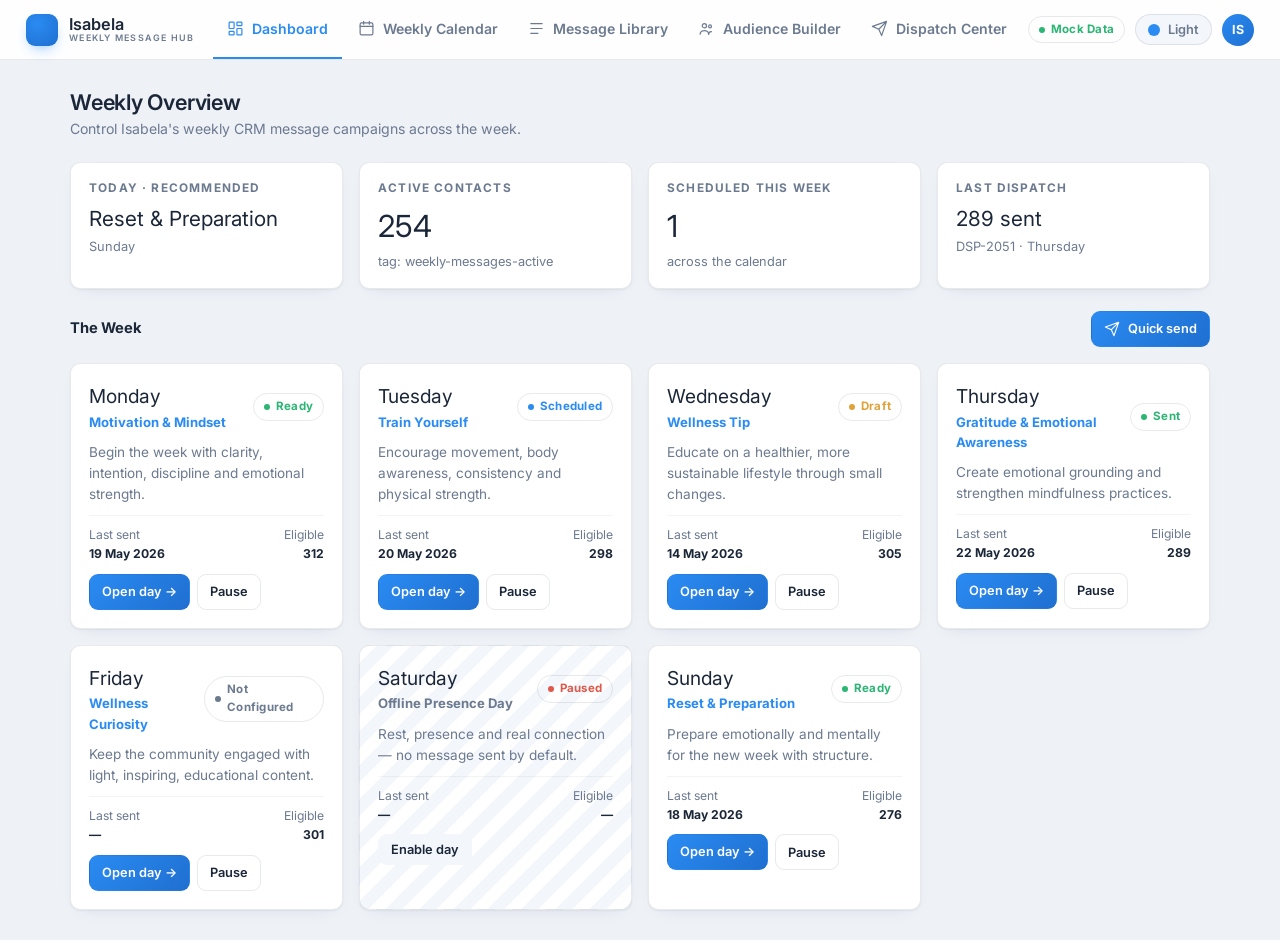
==== commit 8fdbc808: "Hub: lighter, simpler GHL-style UI (Inter font, flat cards, fewer actions) Switch to Inter (GHL-styl" ====
--- a/hub/index.html
+++ b/hub/index.html
@@ -7,7 +7,7 @@
   <title>Isabela Weekly Message Hub</title>
   <link rel="preconnect" href="https://fonts.googleapis.com" />
   <link rel="preconnect" href="https://fonts.gstatic.com" crossorigin />
-  <link href="https://fonts.googleapis.com/css2?family=Fraunces:opsz,wght@9..144,500;9..144,600&family=Manrope:wght@400;500;600;700&display=swap" rel="stylesheet" />
+  <link href="https://fonts.googleapis.com/css2?family=Inter:wght@400;500;600;700&display=swap" rel="stylesheet" />
   <link rel="stylesheet" href="styles.css" />
 </head>
 <body>
--- a/hub/styles.css
+++ b/hub/styles.css
@@ -3,8 +3,8 @@
    ============================================================ */
 /* default theme = GoHighLevel style (white background, blue layout) */
 :root {
-  --font: "Manrope", system-ui, sans-serif;
-  --display: "Fraunces", Georgia, serif;
+  --font: "Inter", system-ui, -apple-system, sans-serif;
+  --display: "Inter", system-ui, sans-serif;
   --ease: cubic-bezier(0.22, 1, 0.36, 1);
 
   --bg: #eef1f6;
@@ -19,8 +19,8 @@
   --good: #2bb673;
   --warn: #e0a23b;
   --bad: #e0584b;
-  --shadow: 0 18px 44px -28px rgba(30, 55, 100, 0.35);
-  --radius: 14px;
+  --shadow: 0 1px 2px rgba(30, 55, 100, 0.06), 0 6px 18px -12px rgba(30, 55, 100, 0.18);
+  --radius: 10px;
   --on-accent: #ffffff;
 
   /* blue/navy sidebar like GoHighLevel */
@@ -125,8 +125,8 @@
 }
 
 /* ---------- generic bits ---------- */
-.section-title { font-family: var(--display); font-size: 1.5rem; margin-bottom: 4px; }
-.section-sub { color: var(--muted); font-size: 0.92rem; margin-bottom: 22px; max-width: 60ch; }
+.section-title { font-family: var(--display); font-size: 1.35rem; font-weight: 600; letter-spacing: -0.01em; margin-bottom: 3px; }
+.section-sub { color: var(--muted); font-size: 0.88rem; margin-bottom: 22px; max-width: 60ch; }
 .grid { display: grid; gap: 16px; }
 
 .card {
@@ -134,6 +134,7 @@
   border: 1px solid var(--line);
   border-radius: var(--radius);
   padding: 18px;
+  box-shadow: var(--shadow);
 }
 .card--glass {
   background: color-mix(in srgb, var(--card) 70%, transparent);
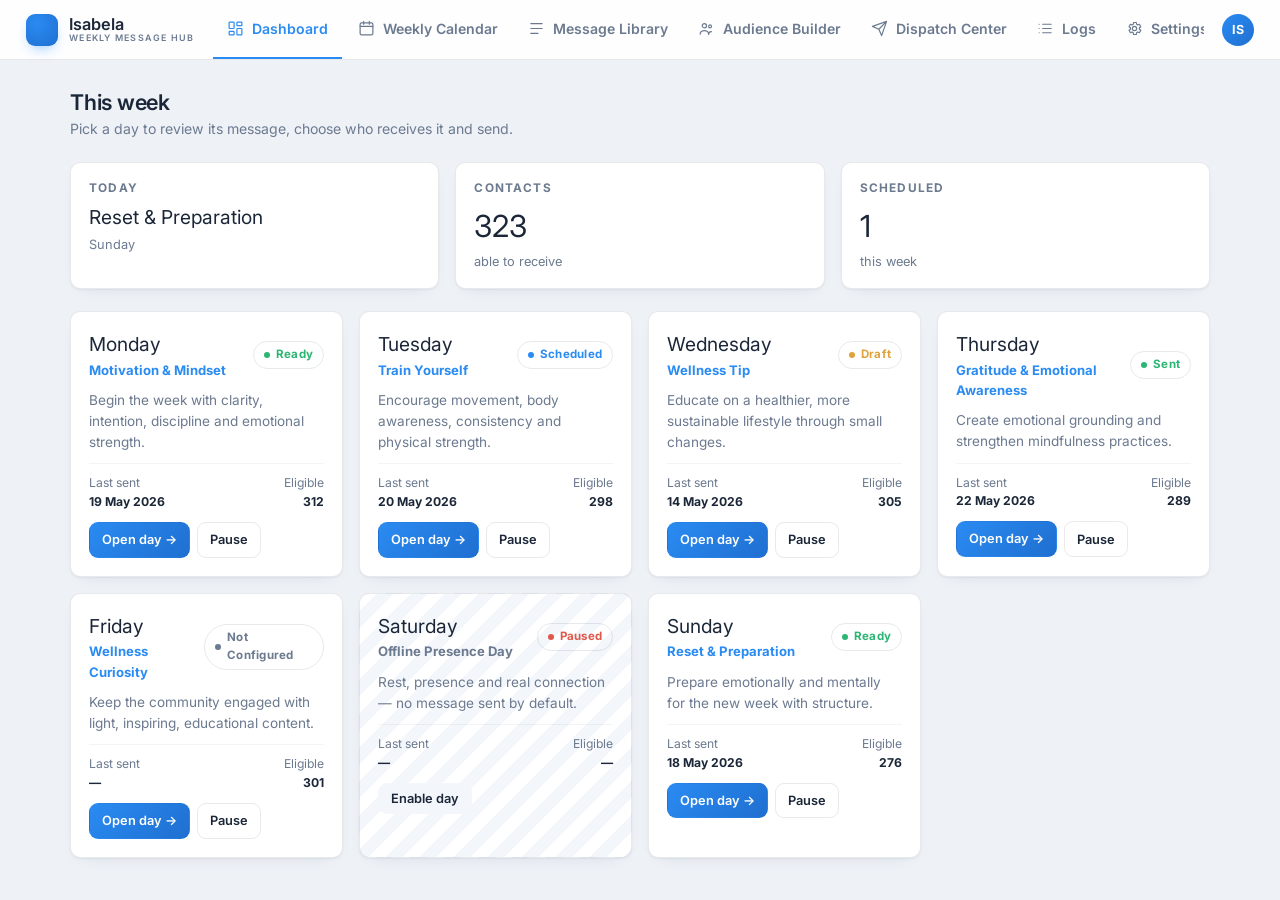
==== commit 5e28fa39: "Hub: remove live badge + dark mode; simpler end-user dashboard Drop the connection-state badge and t" ====
--- a/hub/index.html
+++ b/hub/index.html
@@ -19,10 +19,6 @@
       </a>
       <nav class="topnav" id="nav" aria-label="Sections"></nav>
       <div class="topbar__right">
-        <span class="pill pill--ok" id="connState">Mock data</span>
-        <button class="theme-toggle" id="themeToggle" type="button" aria-label="Toggle theme">
-          <span class="theme-toggle__dot"></span><span id="themeLabel">Light</span>
-        </button>
         <span class="avatar" title="Signed in">IS</span>
       </div>
     </header>
--- a/hub/styles.css
+++ b/hub/styles.css
@@ -31,22 +31,7 @@
   --sidebar-border: rgba(255, 255, 255, 0.08);
 }
 [data-theme="dark"] {
-  --bg: #0e1726;
-  --card: #16223a;
-  --card-2: #1c2b46;
-  --text: #e8eef7;
-  --muted: #93a1b8;
-  --accent: #3a9bff;
-  --accent-2: #2a7fe0;
-  --line: rgba(255, 255, 255, 0.10);
-  --line-2: rgba(255, 255, 255, 0.05);
-  --shadow: 0 24px 60px -32px rgba(0, 0, 0, 0.7);
-  --on-accent: #06101f;
-  --sidebar-bg: linear-gradient(180deg, #13203a 0%, #0b1424 100%);
-  --sidebar-text: #9fb0cc;
-  --sidebar-active-bg: rgba(58, 155, 255, 0.24);
-  --sidebar-active-text: #ffffff;
-  --sidebar-border: rgba(255, 255, 255, 0.07);
+  /* dark mode removed — app is light-only for simplicity */
 }
 
 *, *::before, *::after { box-sizing: border-box; margin: 0; padding: 0; }
@@ -101,15 +86,6 @@
 .topnav a.is-active { color: var(--accent); border-bottom-color: var(--accent); }
 
 .topbar__right { margin-left: auto; display: flex; align-items: center; gap: 10px; flex: none; }
-.theme-toggle {
-  display: inline-flex; align-items: center; gap: 8px;
-  padding: 7px 12px; border-radius: 100px;
-  border: 1px solid var(--line); background: var(--card-2);
-  color: var(--muted); cursor: pointer; font-weight: 600; font-size: 0.8rem;
-  transition: border-color 0.25s var(--ease);
-}
-.theme-toggle:hover { border-color: var(--accent); color: var(--text); }
-.theme-toggle__dot { width: 12px; height: 12px; border-radius: 50%; background: var(--accent); }
 .avatar {
   width: 32px; height: 32px; border-radius: 50%; display: grid; place-items: center;
   background: linear-gradient(135deg, var(--accent), var(--accent-2)); color: var(--on-accent);
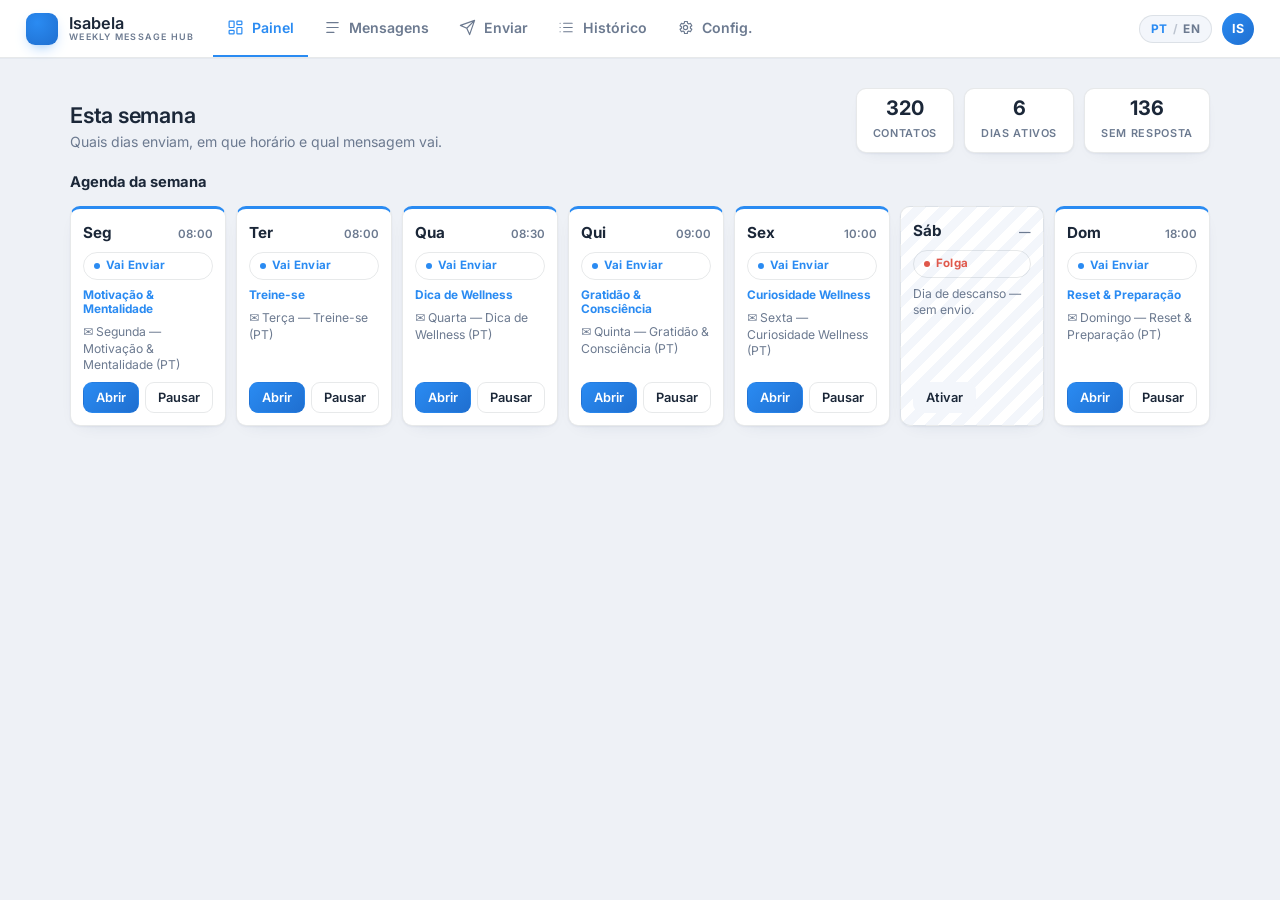
==== commit d85da7f1: "Hub: Portuguese (pt-BR) by default with PT/EN toggle across the UI Add an i18n layer (t() + LANG, pe" ====
--- a/hub/index.html
+++ b/hub/index.html
@@ -19,6 +19,9 @@
       </a>
       <nav class="topnav" id="nav" aria-label="Sections"></nav>
       <div class="topbar__right">
+        <button class="lang-toggle" id="langToggle" type="button" aria-label="Idioma / Language">
+          <span data-l="pt">PT</span><span class="sep">/</span><span data-l="en">EN</span>
+        </button>
         <span class="avatar" title="Signed in">IS</span>
       </div>
     </header>
--- a/hub/styles.css
+++ b/hub/styles.css
@@ -50,17 +50,17 @@
 h1, h2, h3, h4 { line-height: 1.15; font-weight: 600; }
 
 /* ---------- layout ---------- */
-.app { min-height: 100%; display: flex; flex-direction: column; }
-
-/* ---------- top bar (brand + tabs + controls) ---------- */
+.app { min-height: 100%; display: flex; flex-direction: column; padding-top: 58px; }
+
+/* ---------- top bar (fixed) ---------- */
 .topbar {
-  position: sticky; top: 0; z-index: 30;
+  position: fixed; top: 0; left: 0; right: 0; z-index: 40;
   display: flex; align-items: center; gap: 18px;
   padding: 0 clamp(14px, 3vw, 26px);
-  height: 60px;
-  background: color-mix(in srgb, var(--card) 92%, transparent);
-  backdrop-filter: blur(14px); -webkit-backdrop-filter: blur(14px);
+  height: 58px;
+  background: var(--card);
   border-bottom: 1px solid var(--line);
+  box-shadow: 0 1px 0 rgba(30,55,100,0.04);
 }
 .brand { display: flex; align-items: center; gap: 11px; flex: none; }
 .brand__mark {
@@ -86,6 +86,10 @@
 .topnav a.is-active { color: var(--accent); border-bottom-color: var(--accent); }
 
 .topbar__right { margin-left: auto; display: flex; align-items: center; gap: 10px; flex: none; }
+.lang-toggle { display: inline-flex; align-items: center; gap: 5px; padding: 6px 11px; border-radius: 100px; border: 1px solid var(--line); background: var(--card-2); color: var(--muted); cursor: pointer; font-size: 0.74rem; font-weight: 700; letter-spacing: 0.04em; }
+.lang-toggle:hover { border-color: var(--accent); }
+.lang-toggle .sep { opacity: 0.4; }
+.lang-toggle [data-l].on { color: var(--accent); }
 .avatar {
   width: 32px; height: 32px; border-radius: 50%; display: grid; place-items: center;
   background: linear-gradient(135deg, var(--accent), var(--accent-2)); color: var(--on-accent);
@@ -180,6 +184,44 @@
 
 /* ---------- weekly day cards ---------- */
 .day-grid { display: grid; grid-template-columns: repeat(auto-fill, minmax(250px, 1fr)); gap: 16px; }
+
+/* dashboard top */
+.dash-top { display: flex; align-items: flex-end; justify-content: space-between; gap: 16px; flex-wrap: wrap; margin-bottom: 18px; }
+.dash-stats { display: flex; gap: 10px; }
+.ministat { background: var(--card); border: 1px solid var(--line); border-radius: 10px; padding: 8px 16px; text-align: center; box-shadow: var(--shadow); }
+.ministat b { display: block; font-size: 1.25rem; font-weight: 700; line-height: 1.1; }
+.ministat span { font-size: 0.68rem; color: var(--muted); text-transform: uppercase; letter-spacing: 0.06em; font-weight: 600; }
+
+/* weekly schedule map (calendar-like) */
+.sched { display: grid; grid-template-columns: repeat(7, 1fr); gap: 10px; }
+.sched__day { background: var(--card); border: 1px solid var(--line); border-radius: 10px; padding: 12px; display: flex; flex-direction: column; gap: 8px; min-height: 168px; box-shadow: var(--shadow); }
+.sched__day.is-on { border-top: 3px solid var(--accent); }
+.sched__day.is-offline { background: repeating-linear-gradient(135deg, var(--card) 0 9px, var(--card-2) 9px 18px); }
+.sched__head { display: flex; align-items: baseline; justify-content: space-between; }
+.sched__dow { font-weight: 700; font-size: 0.95rem; }
+.sched__time { font-size: 0.72rem; color: var(--muted); font-weight: 600; }
+.sched__theme { font-size: 0.74rem; color: var(--accent); font-weight: 700; line-height: 1.2; }
+.sched__msg { font-size: 0.76rem; color: var(--muted); line-height: 1.35; }
+.sched__foot { display: flex; gap: 6px; margin-top: auto; }
+@media (max-width: 960px) { .sched { grid-template-columns: repeat(3, 1fr); } }
+@media (max-width: 620px) { .sched { grid-template-columns: 1fr; } }
+
+.drip-note { margin-top: 12px; font-size: 0.78rem; font-weight: 600; color: var(--accent); background: color-mix(in srgb, var(--accent) 10%, transparent); border: 1px solid color-mix(in srgb, var(--accent) 30%, transparent); border-radius: 8px; padding: 8px 10px; }
+
+/* dashboard inline day panel */
+.daypanel { margin-top: 18px; }
+.daypanel__bar { display: flex; align-items: center; justify-content: space-between; gap: 12px; margin-bottom: 12px; flex-wrap: wrap; }
+
+/* audience presets (practical end-user targeting) */
+.presets { display: flex; flex-wrap: wrap; gap: 8px; margin-bottom: 8px; }
+.preset { padding: 8px 14px; border-radius: 100px; border: 1px solid var(--line); background: var(--card-2); color: var(--text); cursor: pointer; font-size: 0.84rem; font-weight: 600; transition: background 0.2s var(--ease), border-color 0.2s var(--ease), color 0.2s var(--ease); }
+.preset:hover { border-color: var(--accent); }
+.preset.is-active { background: var(--accent); color: var(--on-accent); border-color: var(--accent); }
+details.advanced { margin-top: 4px; border-top: 1px solid var(--line-2); padding-top: 8px; }
+details.advanced > summary { cursor: pointer; color: var(--muted); font-size: 0.82rem; font-weight: 600; padding: 4px 0; list-style: none; }
+details.advanced > summary::-webkit-details-marker { display: none; }
+details.advanced > summary::before { content: "⚙  "; }
+
 .daycard { position: relative; display: flex; flex-direction: column; gap: 10px; transition: transform 0.3s var(--ease), border-color 0.3s var(--ease); }
 .daycard:hover { transform: translateY(-3px); border-color: color-mix(in srgb, var(--accent) 40%, var(--line)); }
 .daycard__top { display: flex; align-items: center; justify-content: space-between; }
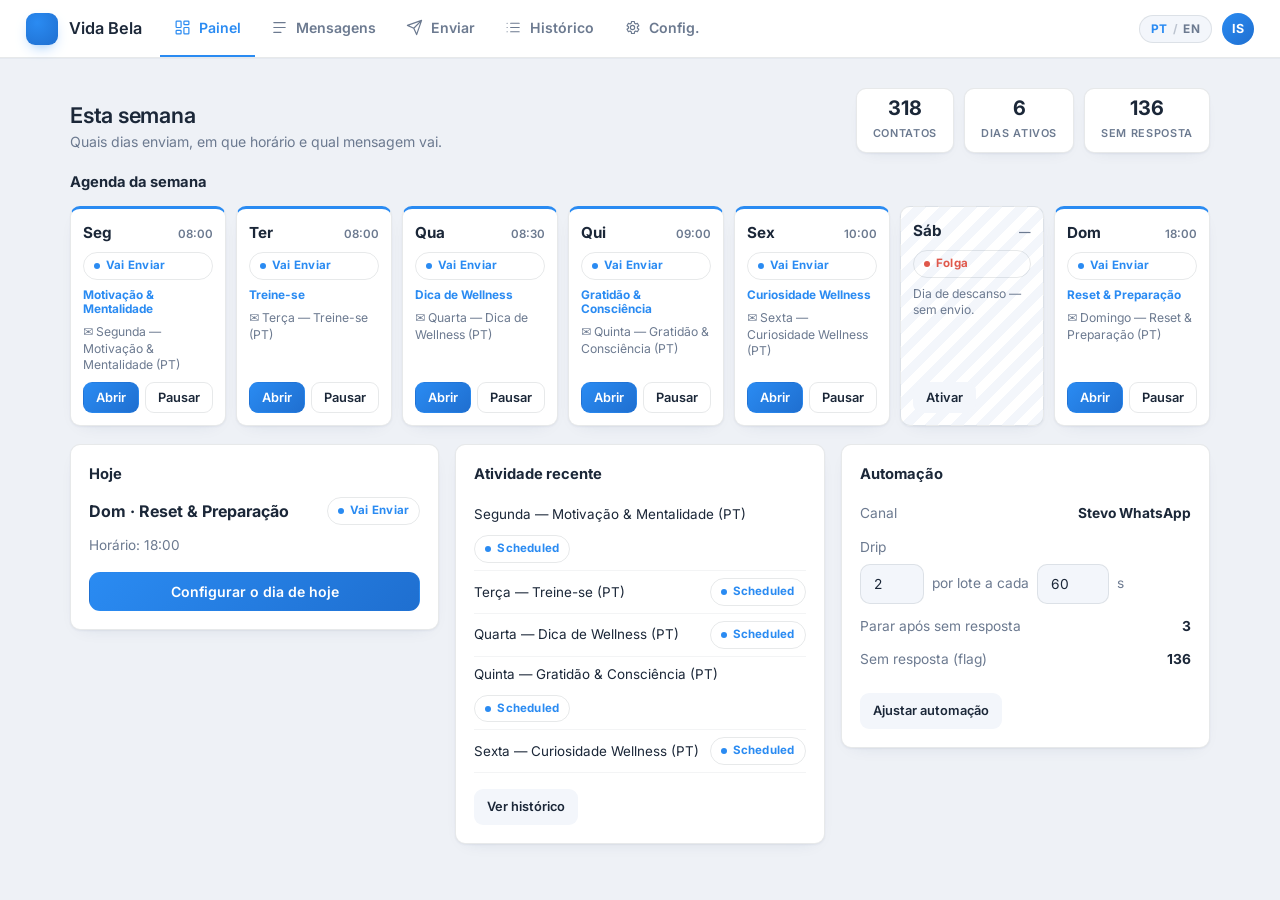
==== commit 05f7689c: "Hub: smoother day-open transition (header-offset scroll), brand renamed to Vida Bela" ====
--- a/hub/index.html
+++ b/hub/index.html
@@ -15,7 +15,7 @@
     <header class="topbar">
       <a class="brand" href="#/dashboard">
         <span class="brand__mark" aria-hidden="true"></span>
-        <span class="brand__text">Isabela<small>Weekly Message Hub</small></span>
+        <span class="brand__text">Vida Bela</span>
       </a>
       <nav class="topnav" id="nav" aria-label="Sections"></nav>
       <div class="topbar__right">
--- a/hub/styles.css
+++ b/hub/styles.css
@@ -208,6 +208,10 @@
 
 .drip-note { margin-top: 12px; font-size: 0.78rem; font-weight: 600; color: var(--accent); background: color-mix(in srgb, var(--accent) 10%, transparent); border: 1px solid color-mix(in srgb, var(--accent) 30%, transparent); border-radius: 8px; padding: 8px 10px; }
 
+/* dashboard lower info section */
+.dash-info { display: grid; grid-template-columns: repeat(3, 1fr); gap: 16px; margin-top: 18px; align-items: start; }
+@media (max-width: 900px) { .dash-info { grid-template-columns: 1fr; } }
+
 /* dashboard inline day panel */
 .daypanel { margin-top: 18px; }
 .daypanel__bar { display: flex; align-items: center; justify-content: space-between; gap: 12px; margin-bottom: 12px; flex-wrap: wrap; }
@@ -299,6 +303,28 @@
   .cal { grid-template-columns: 1fr; }
   .filter-row { grid-template-columns: 1fr; }
 }
+/* ---------- fluid microinteractions ---------- */
+@keyframes hub-rise { from { opacity: 0; transform: translateY(10px); } to { opacity: 1; transform: none; } }
+@keyframes daypanel-open {
+  from { opacity: 0; transform: translateY(14px) scale(0.985); }
+  to   { opacity: 1; transform: none; }
+}
+/* only animate on real tab change / panel open — in-screen updates stay stable */
+.screen.is-enter { animation: hub-rise 0.32s var(--ease); }
+.daypanel { transform-origin: top center; scroll-margin-top: 74px; }
+.daypanel.is-enter { animation: daypanel-open 0.42s var(--ease) both; }
+/* gentle lift on interactive cards */
+.sched__day, .ministat, .dash-info .card, .list-item {
+  transition: transform 0.25s var(--ease), box-shadow 0.25s var(--ease), border-color 0.25s var(--ease);
+}
+.sched__day:hover { transform: translateY(-3px); box-shadow: 0 10px 24px -14px rgba(30, 55, 100, 0.4); border-color: color-mix(in srgb, var(--accent) 35%, var(--line)); }
+.ministat:hover, .dash-info .card:hover { transform: translateY(-2px); box-shadow: 0 10px 24px -16px rgba(30, 55, 100, 0.35); }
+.preset, .btn, .topnav a, .pill { transition: transform 0.2s var(--ease), background 0.2s var(--ease), border-color 0.2s var(--ease), color 0.2s var(--ease), box-shadow 0.2s var(--ease); }
+.btn:hover { transform: translateY(-1px); }
+.btn:active { transform: translateY(0); }
+/* smooth details (advanced filters / edit) open */
+details.advanced > summary { transition: color 0.2s var(--ease); }
+
 @media (prefers-reduced-motion: reduce) {
   * { transition: none !important; animation: none !important; }
 }
